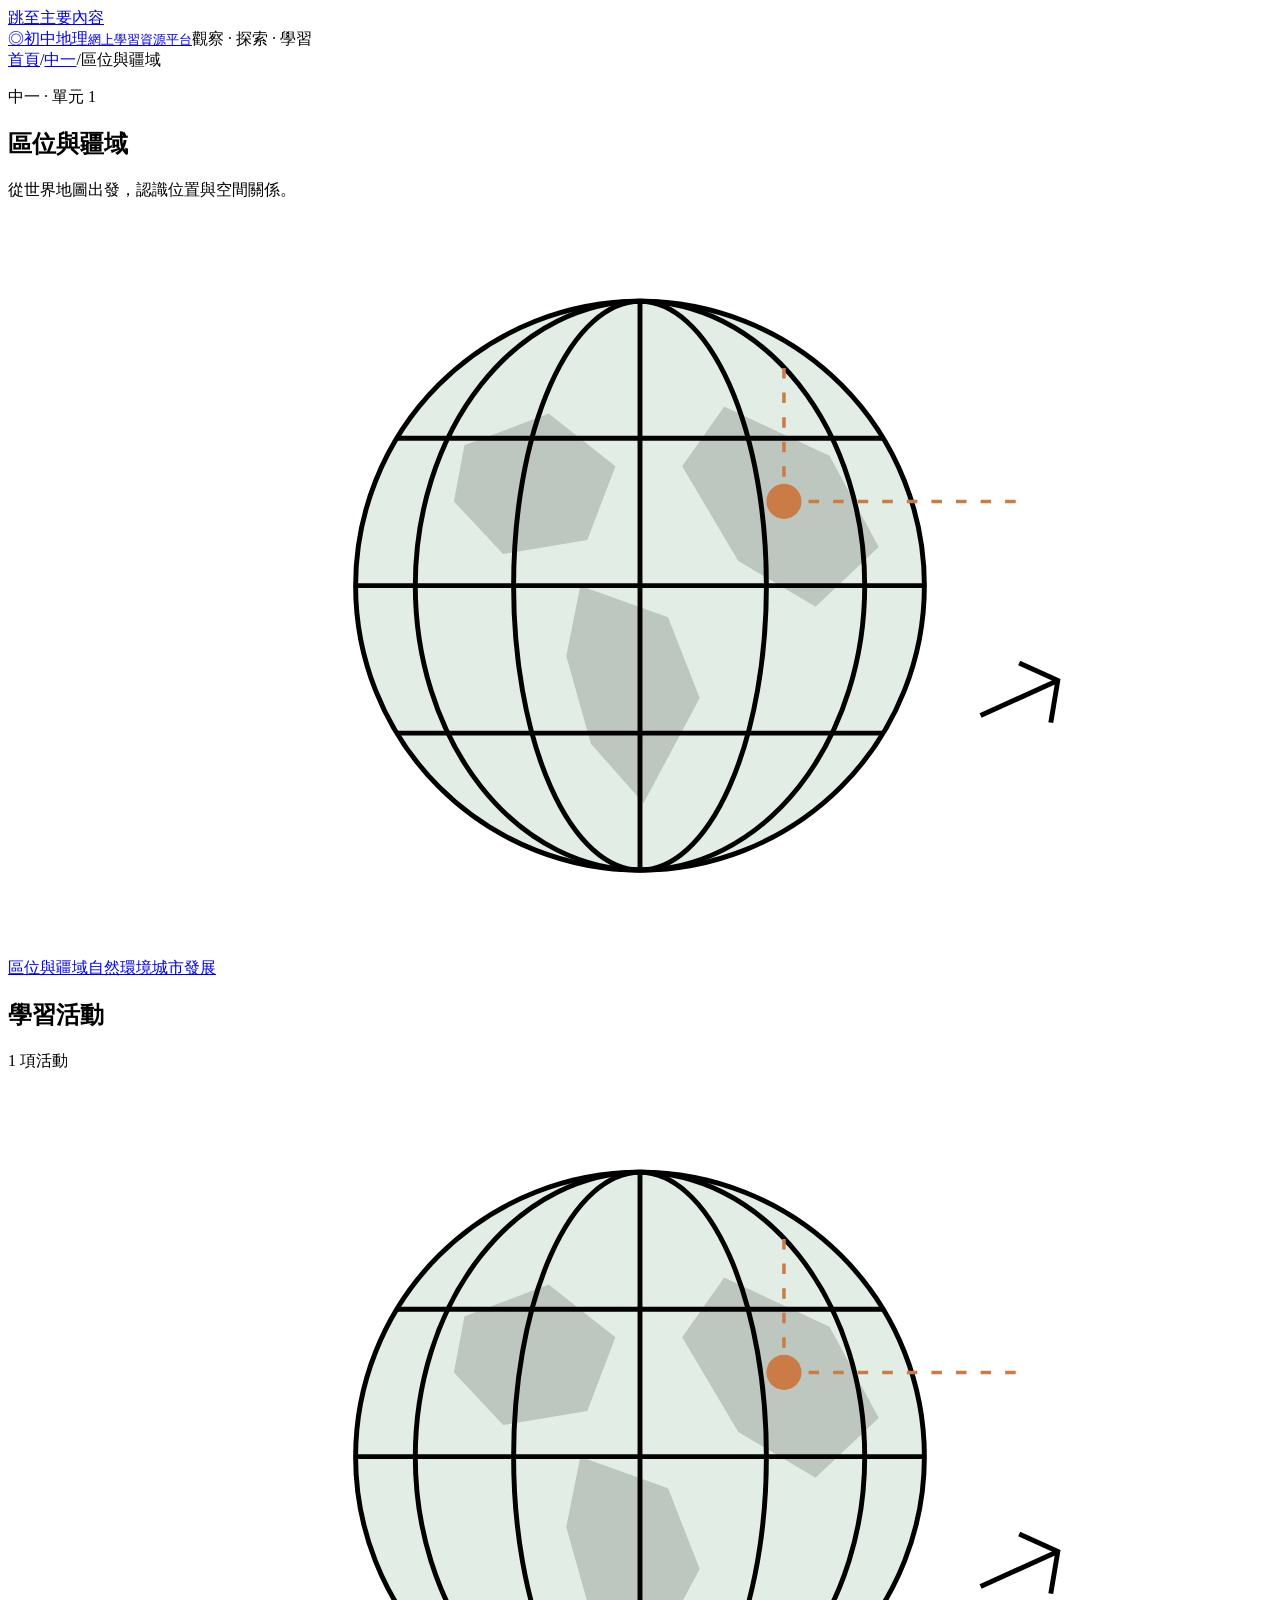
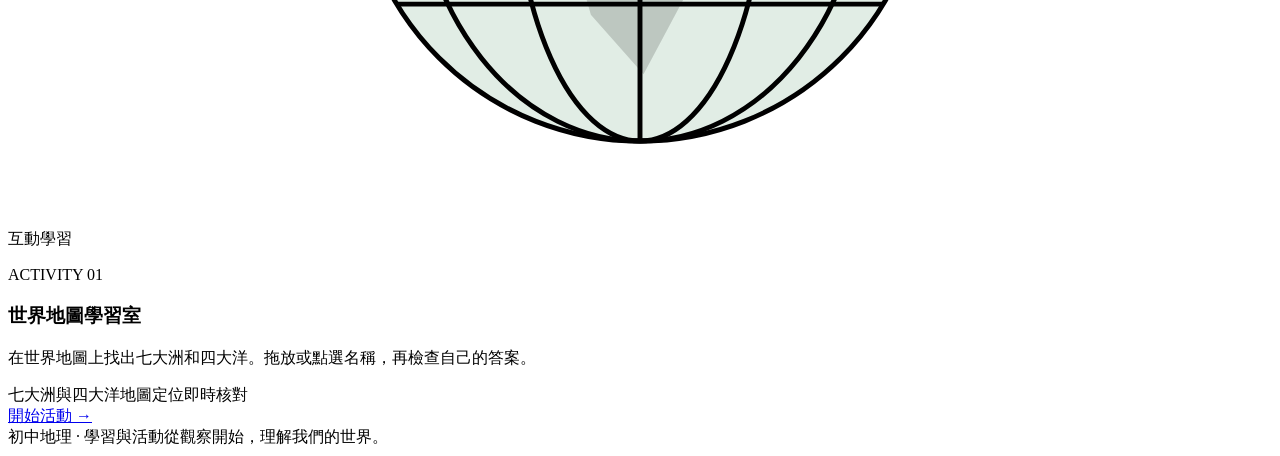
==== s1/location-territory/index.html @ 61374810 "Add location and territory unit page" ====
<!doctype html><html lang="zh-Hant"><head><meta charset="utf-8"><meta name="viewport" content="width=device-width,initial-scale=1"><meta name="description" content="初中地理網上學習資源平台，按年級及單元探索互動學習活動。"><title>區位與疆域｜初中地理</title><link rel="stylesheet" href="../../portal.css?v=1"></head><body><a class="skip" href="#main">跳至主要內容</a><header class="site-header"><a class="brand" href="../../"><span class="brand-icon" aria-hidden="true">◎</span><span>初中地理<small>網上學習資源平台</small></span></a><span class="header-note">觀察 · 探索 · 學習</span></header><main id="main" class="unit-page"><nav class="breadcrumbs" aria-label="目前位置"><a href="../../">首頁</a><span>/</span><a href="../../#s1">中一</a><span>/</span><span aria-current="page">區位與疆域</span></nav><section class="unit-hero location"><div><p class="eyebrow">中一 · 單元 1</p><h1>區位與疆域</h1><p>從世界地圖出發，認識位置與空間關係。</p></div><div class="unit-hero-art"><svg viewBox="0 0 360 210" fill="none" aria-hidden="true"><circle cx="180" cy="105" r="81" fill="#e1ede5"/><g stroke="currentColor" stroke-width="1.4"><circle cx="180" cy="105" r="81"/><ellipse cx="180" cy="105" rx="36" ry="81"/><ellipse cx="180" cy="105" rx="64" ry="81"/><path d="M99 105h162M111 63h138M111 147h138M180 24v162"/></g><path d="m130 65 24-9 19 15-8 21-24 4-14-15zm33 40 25 9 9 23-16 30-15-17-7-25zm41-51 30 14 14 26-18 17-22-13-16-27z" fill="currentColor" opacity=".16"/><circle cx="221" cy="81" r="5" fill="#cb7b46"/><path d="M221 81h66m-66 0V40" stroke="#cb7b46" stroke-dasharray="3 4"/><path d="m277 142 22-10m-11-5 11 5-2 12" stroke="currentColor" stroke-width="1.4"/></svg></div></section><nav class="unit-nav" aria-label="中一學習單元"><a href="../location-territory/" aria-current="page">區位與疆域</a><a href="../natural-environment/" >自然環境</a><a href="../urban-development/" >城市發展</a></nav><section class="activities" aria-labelledby="activities-title"><div class="section-heading"><h2 id="activities-title">學習活動</h2><p>1 項活動</p></div><article class="activity-card location"><div class="activity-art"><svg viewBox="0 0 360 210" fill="none" aria-hidden="true"><circle cx="180" cy="105" r="81" fill="#e1ede5"/><g stroke="currentColor" stroke-width="1.4"><circle cx="180" cy="105" r="81"/><ellipse cx="180" cy="105" rx="36" ry="81"/><ellipse cx="180" cy="105" rx="64" ry="81"/><path d="M99 105h162M111 63h138M111 147h138M180 24v162"/></g><path d="m130 65 24-9 19 15-8 21-24 4-14-15zm33 40 25 9 9 23-16 30-15-17-7-25zm41-51 30 14 14 26-18 17-22-13-16-27z" fill="currentColor" opacity=".16"/><circle cx="221" cy="81" r="5" fill="#cb7b46"/><path d="M221 81h66m-66 0V40" stroke="#cb7b46" stroke-dasharray="3 4"/><path d="m277 142 22-10m-11-5 11 5-2 12" stroke="currentColor" stroke-width="1.4"/></svg><span>互動學習</span></div><div class="activity-copy"><p class="eyebrow">ACTIVITY 01</p><h3>世界地圖學習室</h3><p>在世界地圖上找出七大洲和四大洋。拖放或點選名稱，再檢查自己的答案。</p><div class="tags"><span>七大洲與四大洋</span><span>地圖定位</span><span>即時核對</span></div><a class="start-button" href="world-map/">開始活動 <span aria-hidden="true">→</span></a></div></article></section></main><footer class="site-footer"><span>初中地理 · 學習與活動</span><span>從觀察開始，理解我們的世界。</span></footer></body></html>
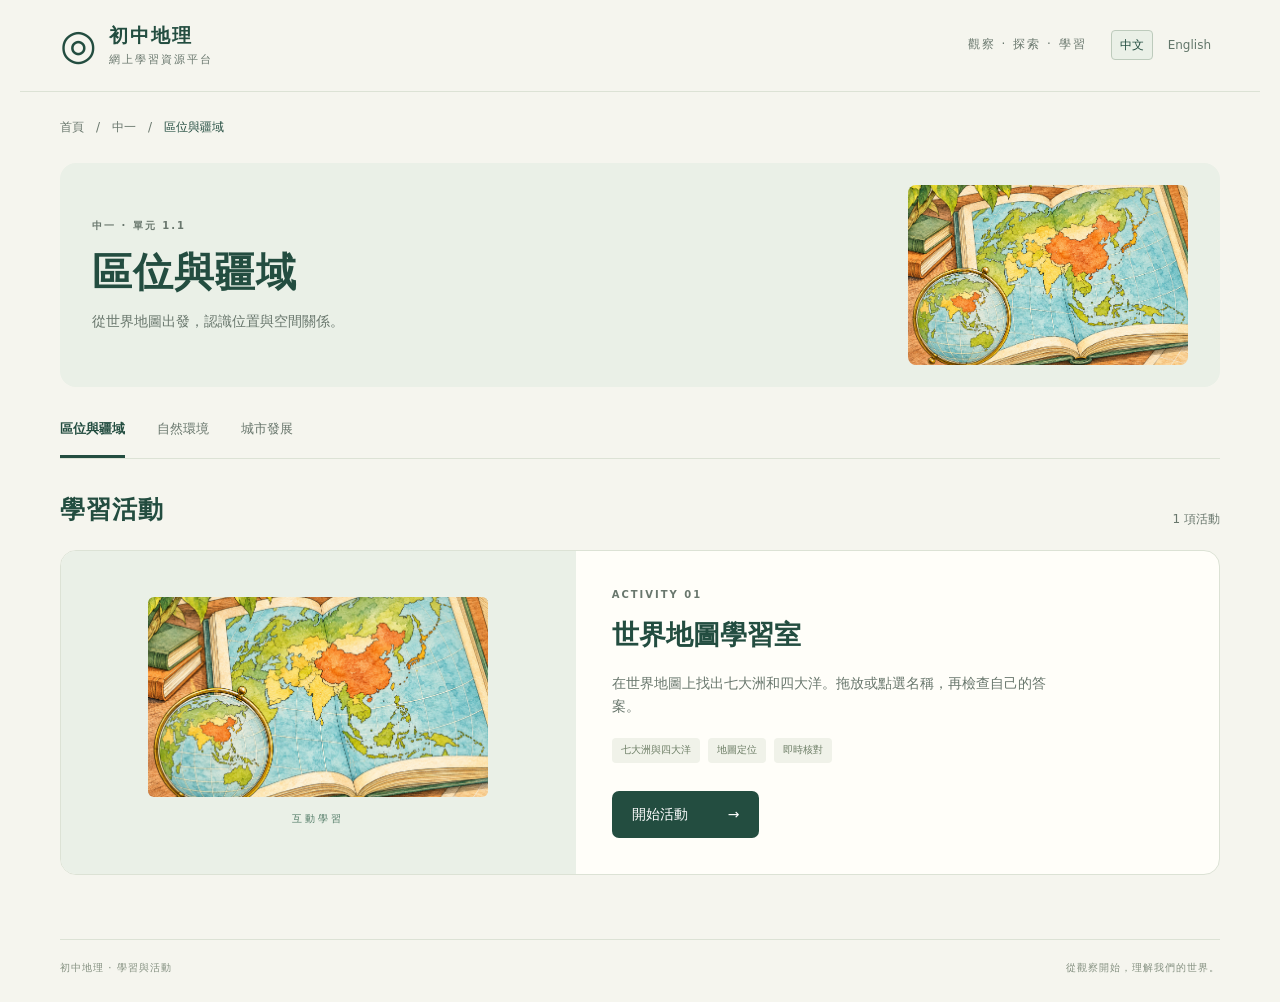
==== commit 0a77d051: "Translate Module 1.1 and replace illustration" ====
--- a/s1/location-territory/index.html
+++ b/s1/location-territory/index.html
@@ -1 +1 @@
-<!doctype html><html lang="zh-Hant"><head><meta charset="utf-8"><meta name="viewport" content="width=device-width,initial-scale=1"><meta name="description" content="初中地理網上學習資源平台，按年級及單元探索互動學習活動。"><title>區位與疆域｜初中地理</title><link rel="stylesheet" href="../../portal.css?v=1"></head><body><a class="skip" href="#main">跳至主要內容</a><header class="site-header"><a class="brand" href="../../"><span class="brand-icon" aria-hidden="true">◎</span><span>初中地理<small>網上學習資源平台</small></span></a><span class="header-note">觀察 · 探索 · 學習</span></header><main id="main" class="unit-page"><nav class="breadcrumbs" aria-label="目前位置"><a href="../../">首頁</a><span>/</span><a href="../../#s1">中一</a><span>/</span><span aria-current="page">區位與疆域</span></nav><section class="unit-hero location"><div><p class="eyebrow">中一 · 單元 1</p><h1>區位與疆域</h1><p>從世界地圖出發，認識位置與空間關係。</p></div><div class="unit-hero-art"><svg viewBox="0 0 360 210" fill="none" aria-hidden="true"><circle cx="180" cy="105" r="81" fill="#e1ede5"/><g stroke="currentColor" stroke-width="1.4"><circle cx="180" cy="105" r="81"/><ellipse cx="180" cy="105" rx="36" ry="81"/><ellipse cx="180" cy="105" rx="64" ry="81"/><path d="M99 105h162M111 63h138M111 147h138M180 24v162"/></g><path d="m130 65 24-9 19 15-8 21-24 4-14-15zm33 40 25 9 9 23-16 30-15-17-7-25zm41-51 30 14 14 26-18 17-22-13-16-27z" fill="currentColor" opacity=".16"/><circle cx="221" cy="81" r="5" fill="#cb7b46"/><path d="M221 81h66m-66 0V40" stroke="#cb7b46" stroke-dasharray="3 4"/><path d="m277 142 22-10m-11-5 11 5-2 12" stroke="currentColor" stroke-width="1.4"/></svg></div></section><nav class="unit-nav" aria-label="中一學習單元"><a href="../location-territory/" aria-current="page">區位與疆域</a><a href="../natural-environment/" >自然環境</a><a href="../urban-development/" >城市發展</a></nav><section class="activities" aria-labelledby="activities-title"><div class="section-heading"><h2 id="activities-title">學習活動</h2><p>1 項活動</p></div><article class="activity-card location"><div class="activity-art"><svg viewBox="0 0 360 210" fill="none" aria-hidden="true"><circle cx="180" cy="105" r="81" fill="#e1ede5"/><g stroke="currentColor" stroke-width="1.4"><circle cx="180" cy="105" r="81"/><ellipse cx="180" cy="105" rx="36" ry="81"/><ellipse cx="180" cy="105" rx="64" ry="81"/><path d="M99 105h162M111 63h138M111 147h138M180 24v162"/></g><path d="m130 65 24-9 19 15-8 21-24 4-14-15zm33 40 25 9 9 23-16 30-15-17-7-25zm41-51 30 14 14 26-18 17-22-13-16-27z" fill="currentColor" opacity=".16"/><circle cx="221" cy="81" r="5" fill="#cb7b46"/><path d="M221 81h66m-66 0V40" stroke="#cb7b46" stroke-dasharray="3 4"/><path d="m277 142 22-10m-11-5 11 5-2 12" stroke="currentColor" stroke-width="1.4"/></svg><span>互動學習</span></div><div class="activity-copy"><p class="eyebrow">ACTIVITY 01</p><h3>世界地圖學習室</h3><p>在世界地圖上找出七大洲和四大洋。拖放或點選名稱，再檢查自己的答案。</p><div class="tags"><span>七大洲與四大洋</span><span>地圖定位</span><span>即時核對</span></div><a class="start-button" href="world-map/">開始活動 <span aria-hidden="true">→</span></a></div></article></section></main><footer class="site-footer"><span>初中地理 · 學習與活動</span><span>從觀察開始，理解我們的世界。</span></footer></body></html>+<!doctype html><html lang="zh-Hant"><head><meta charset="utf-8"><meta name="viewport" content="width=device-width,initial-scale=1"><meta name="description" content="初中地理網上學習資源平台，按年級及單元探索互動學習活動。"><title>區位與疆域｜初中地理</title><link rel="stylesheet" href="../../portal.css?v=2"><link rel="stylesheet" href="../../language.css?v=1"><script src="../../portal-language.js?v=1" defer></script></head><body><a class="skip" href="#main">跳至主要內容</a><header class="site-header"><a class="brand" href="../../"><span class="brand-icon" aria-hidden="true">◎</span><span>初中地理<small>網上學習資源平台</small></span></a><div class="header-tools"><span class="header-note">觀察 · 探索 · 學習</span><nav class="language-switch" aria-label="Language"><a href="?lang=zh" data-language="zh" lang="zh-Hant">中文</a><a href="?lang=en" data-language="en" lang="en">English</a></nav></div></header><main id="main" class="unit-page"><nav class="breadcrumbs" aria-label="目前位置"><a href="../../">首頁</a><span>/</span><a href="../../#s1">中一</a><span>/</span><span aria-current="page">區位與疆域</span></nav><section class="unit-hero location"><div><p class="eyebrow">中一 · 單元 1.1</p><h1>區位與疆域</h1><p>從世界地圖出發，認識位置與空間關係。</p></div><div class="unit-hero-art"><img src="../../images/location.png" alt="" width="1374" height="1145" decoding="async"></div></section><nav class="unit-nav" aria-label="中一學習單元"><a href="../location-territory/" aria-current="page">區位與疆域</a><a href="../natural-environment/" >自然環境</a><a href="../urban-development/" >城市發展</a></nav><section class="activities" aria-labelledby="activities-title"><div class="section-heading"><h2 id="activities-title">學習活動</h2><p>1 項活動</p></div><article class="activity-card location"><div class="activity-art"><img src="../../images/location.png" alt="" width="1374" height="1145" decoding="async"><span>互動學習</span></div><div class="activity-copy"><p class="eyebrow">ACTIVITY 01</p><h3>世界地圖學習室</h3><p>在世界地圖上找出七大洲和四大洋。拖放或點選名稱，再檢查自己的答案。</p><div class="tags"><span>七大洲與四大洋</span><span>地圖定位</span><span>即時核對</span></div><a class="start-button" href="world-map/">開始活動 <span aria-hidden="true">→</span></a></div></article></section></main><footer class="site-footer"><span>初中地理 · 學習與活動</span><span>從觀察開始，理解我們的世界。</span></footer></body></html>
--- a/portal.css
+++ b/portal.css
@@ -0,0 +1,11 @@
+:root{--ink:#234d40;--muted:#69776d;--paper:#f5f5ee;--line:#dce2d5;--serif:"Noto Serif TC","PMingLiU",serif}*{box-sizing:border-box}html{scroll-behavior:smooth;scroll-padding-top:20px}body{margin:0;background:var(--paper);color:var(--ink);font:16px/1.65 "Microsoft JhengHei","PingFang TC",system-ui,sans-serif}a{color:inherit;text-decoration:none}button{font:inherit}a:focus-visible,button:focus-visible{outline:3px solid #b66b30;outline-offset:5px}h1,h2,h3,p{margin:0}svg{display:block;width:100%;height:100%}.skip{position:absolute;top:-80px;left:16px;background:var(--ink);color:white;padding:10px 16px;z-index:9}.skip:focus{top:10px}.site-header{max-width:1240px;margin:auto;padding:24px 40px;display:flex;align-items:center;justify-content:space-between;border-bottom:1px solid var(--line)}.brand{display:flex;gap:12px;align-items:center;font-size:19px;line-height:1.25;font-weight:700;letter-spacing:2px}.brand-icon{font:42px/1 Georgia;letter-spacing:0}.brand small{display:block;margin-top:5px;font-size:11px;letter-spacing:2px;font-weight:400;color:var(--muted)}.header-note{font-size:12px;letter-spacing:2px;color:var(--muted)}main{max-width:1240px;margin:auto;padding:0 40px}.hero{min-height:330px;padding:44px 0 36px;display:grid;grid-template-columns:1.15fr 1fr;align-items:center;gap:40px}.eyebrow{font-size:10px;font-weight:600;letter-spacing:2px;color:var(--muted)}h1{font-size:clamp(32px,3.8vw,48px);line-height:1.4;letter-spacing:1px;margin:16px 0}h1 em{font-style:normal;color:#62835f}.hero-intro{color:var(--muted);margin:16px 0;font-size:15px}.open-note{font-size:11px;color:#6c7c68;display:inline-flex;gap:7px;align-items:center}.open-note i{width:5px;height:5px;background:#658c62;border-radius:100%}.hero-art{height:280px;position:relative;color:#678e77}.hero-art svg{transform:scale(1.2)}.orbit-label{position:absolute;bottom:0;right:12px;letter-spacing:3px;font-size:11px;color:#789075}.learning{padding:0 0 50px}.grade-picker{display:grid;grid-template-columns:repeat(3,1fr);border:1px solid var(--line);border-radius:12px;overflow:hidden;background:#eeefe7}.grade{display:flex;gap:10px;align-items:center;justify-content:space-between;padding:18px 24px;border:0;background:transparent;text-align:left;color:#7a8579;border-right:1px solid var(--line);font-size:19px}.grade:last-child{border:0}.grade small{font:9px system-ui;letter-spacing:1.3px;margin-left:10px}.grade b{font-size:10px;font-weight:400;white-space:nowrap}.grade.active{background:var(--ink);color:#fff}.grade.active b{color:#d1e0cc}.grade:disabled{cursor:default;opacity:1}.section-heading{display:flex;gap:20px;justify-content:space-between;align-items:flex-end;margin:30px 0 20px}.section-heading h2{font-size:25px;letter-spacing:1px}.section-heading .eyebrow{margin-bottom:4px}.section-heading>p{font-size:12px;color:var(--muted)}.unit-grid{display:grid;grid-template-columns:repeat(3,1fr);gap:22px}.unit-card{display:block;border:1px solid var(--line);background:#fffef9;border-radius:14px;overflow:hidden;transition:transform .18s,box-shadow .18s}.unit-card:hover{transform:translateY(-4px);box-shadow:0 12px 24px #244b3810}.location{--accent:#537c68;--tint:#eaf0e7}.nature{--accent:#7b8055;--tint:#eff0df}.urban{--accent:#a0805f;--tint:#f2e9de}.unit-art{position:relative;height:178px;color:var(--accent);background:var(--tint)}.unit-number{position:absolute;top:15px;left:20px;font:9px system-ui;letter-spacing:2px}.unit-art svg{padding:10px 18px}.unit-copy{padding:21px 22px 18px}.card-meta{display:flex;justify-content:space-between;gap:8px;font-size:10px;color:var(--muted);letter-spacing:1px}.status{letter-spacing:0}.unit-copy h3{font-size:25px;letter-spacing:1px;margin:10px 0}.unit-copy p{font-size:12px;color:var(--muted);min-height:40px}.card-bottom{border-top:1px solid var(--line);margin-top:20px;padding-top:15px;display:flex;align-items:center;justify-content:space-between;gap:6px;font-size:11px}.card-arrow{border:1px solid var(--line);width:29px;height:29px;border-radius:50%;font:19px/27px system-ui;text-align:center}.site-footer{max-width:1160px;margin:0 auto;padding:20px 0 26px;display:flex;justify-content:space-between;gap:16px;border-top:1px solid var(--line);color:#849080;font-size:10px;letter-spacing:1px}.breadcrumbs{display:flex;gap:12px;flex-wrap:wrap;font-size:12px;color:var(--muted);padding:26px 0}.breadcrumbs a:hover{text-decoration:underline}.breadcrumbs [aria-current]{color:var(--ink)}.unit-hero{display:flex;align-items:center;justify-content:space-between;gap:24px;padding:22px 32px;background:var(--tint);border-radius:16px}.unit-hero h1{font-size:40px;margin:10px 0}.unit-hero p:not(.eyebrow){color:var(--muted);font-size:14px}.unit-hero-art{width:280px;height:180px;color:var(--accent);flex-shrink:0}.unit-nav{display:flex;gap:32px;border-bottom:1px solid var(--line);margin-top:16px;overflow-x:auto}.unit-nav a{padding:15px 0;font-size:13px;color:var(--muted);white-space:nowrap;border-bottom:3px solid transparent}.unit-nav a[aria-current]{border-color:var(--ink);color:var(--ink);font-weight:700}.activities{padding-bottom:64px}.activities .section-heading{margin-top:30px}.activity-card{display:grid;grid-template-columns:.8fr 1fr;background:#fffef9;border:1px solid var(--line);border-radius:16px;overflow:hidden}.activity-art{background:var(--tint);color:var(--accent);display:flex;flex-direction:column;align-items:center;justify-content:center;padding:24px}.activity-art svg{max-width:340px;height:200px}.activity-art>span{font-size:10px;letter-spacing:3px;margin-top:14px}.activity-copy{padding:36px}.activity-copy h3{font-size:27px;margin:10px 0 14px}.activity-copy>p:not(.eyebrow){font-size:14px;color:var(--muted);max-width:440px}.tags{display:flex;flex-wrap:wrap;gap:8px;margin-top:20px}.tags span{font-size:10px;color:#6c7d65;background:#f0f2e9;border-radius:4px;padding:4px 9px}.start-button{display:inline-flex;align-items:center;gap:40px;margin-top:28px;background:var(--ink);color:white;border-radius:7px;padding:12px 20px;font-size:14px}.start-button:hover{background:#376452}.empty-state{text-align:center;padding:48px 20px 70px}.empty-icon{font:44px/1 Georgia;color:#9eac91}.empty-state .eyebrow{margin:12px 0}.empty-state h2{font-size:26px;margin-bottom:12px}.empty-state>p:not(.eyebrow){font-size:14px;color:var(--muted)}@media(max-width:900px){.grade{padding:16px}.grade small{display:block;margin:3px 0 0}.unit-grid{gap:12px}.unit-copy{padding:16px}.unit-copy h3{font-size:22px}.unit-art{height:150px}.hero{gap:0}.site-footer{margin:0 40px}.activity-copy{padding:26px}}@media(max-width:640px){.site-header{padding:18px 20px}.header-note{display:none}.brand{font-size:17px}.brand-icon{font-size:36px}main{padding:0 20px}.hero{min-height:0;padding:28px 0;grid-template-columns:1fr}.hero h1{font-size:34px}.hero-art{display:none}.hero-intro{font-size:13px}.grade{padding:13px 12px;display:block;font-size:18px}.grade small{font-size:8px;letter-spacing:.5px}.grade b{display:block;margin-top:9px}.section-heading{align-items:flex-start;gap:10px;flex-direction:column;margin:26px 0 16px}.section-heading h2{font-size:23px}.section-heading>p{font-size:11px}.unit-grid{grid-template-columns:1fr;gap:18px}.unit-art{height:165px}.unit-copy{padding:20px}.unit-copy h3{font-size:25px}.unit-copy p{min-height:0;font-size:13px}.card-bottom{font-size:12px}.site-footer{margin:0 20px;flex-direction:column;gap:6px;font-size:9px}.breadcrumbs{font-size:11px;padding:20px 0;gap:9px}.unit-hero{padding:24px}.unit-hero h1{font-size:32px}.unit-hero p:not(.eyebrow){font-size:12px}.unit-hero-art{display:none}.unit-nav{gap:25px}.unit-nav a{font-size:12px}.activity-card{grid-template-columns:1fr}.activity-art{padding:14px}.activity-art svg{height:165px}.activity-art>span{display:none}.activity-copy{padding:24px}.activity-copy h3{font-size:24px}.activity-copy>p:not(.eyebrow){font-size:13px}.activities{padding-bottom:40px}.empty-state{padding:40px 8px 60px}}@media(prefers-reduced-motion:reduce){html{scroll-behavior:auto}.unit-card{transition:none}}
+
+/* Supplied illustrations occupy the existing image areas. */
+.hero-art img{display:block;width:100%;height:100%;object-fit:contain}
+.unit-art img{display:block;width:100%;height:100%;object-fit:cover}
+.unit-number{z-index:1;background:#fffef9e8;border-radius:3px;padding:3px 6px}
+.unit-hero-art img{display:block;width:100%;height:100%;object-fit:cover;border-radius:8px}
+.activity-art img{display:block;width:100%;max-width:340px;height:200px;object-fit:cover;border-radius:6px}
+html[lang="en"] .brand{letter-spacing:.4px;font-size:17px}
+html[lang="en"] .brand small{letter-spacing:.5px;font-size:10px}
+@media(max-width:640px){.activity-art img{height:165px}}
--- a/language.css
+++ b/language.css
@@ -0,0 +1 @@
+.header-tools{display:flex;align-items:center;gap:24px}.language-switch{display:flex;gap:6px;align-items:center;flex-shrink:0;font:12px/1.5 system-ui,"Microsoft JhengHei";letter-spacing:0}.language-switch a{padding:5px 8px;text-decoration:none;border-radius:4px;color:#63776b;border:1px solid transparent;white-space:nowrap}.language-switch a[aria-current="true"]{color:#234d40;border-color:#bdcbbc;background:#eaf0e7}.language-switch a:hover{background:#eaf0e7}.language-switch a:focus-visible{outline:2px solid #b66b30;outline-offset:2px}.platform-nav>.language-switch{margin-left:auto}.platform-nav .language-switch a{color:#fff}.platform-nav .language-switch a[aria-current="true"]{background:#ffffff24;border-color:#ffffff70;color:white}.platform-nav .language-switch a:hover{background:#ffffff24}@media(max-width:640px){.site-header{gap:12px}.header-tools{gap:0}.language-switch{font-size:11px}.language-switch a{padding:5px 6px}.platform-nav{gap:8px}}
